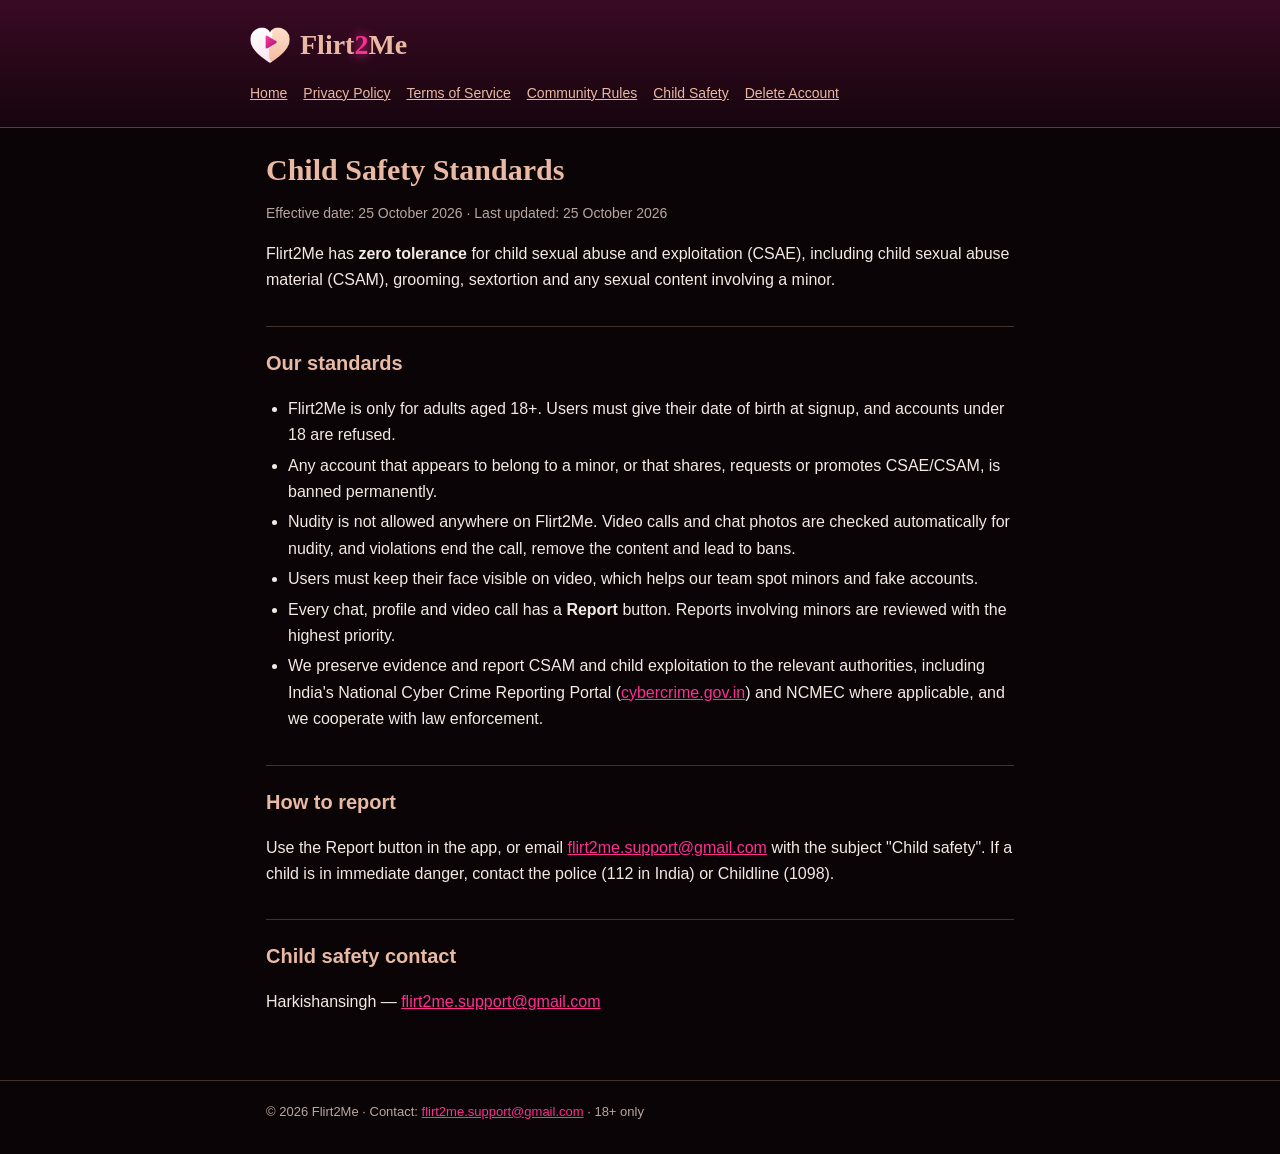
==== child-safety.html @ 54cb6d59 "New logo" ====
<!doctype html>
<html lang="en">
<head>
<meta charset="utf-8">
<meta name="viewport" content="width=device-width, initial-scale=1">
<title>Child Safety Standards – Flirt2Me</title>
<meta name="description" content="Flirt2Me standards against child sexual abuse and exploitation (CSAE).">
<meta name="theme-color" content="#0A0407">
<link rel="stylesheet" href="style.css">
<link rel="icon" type="image/png" href="favicon.png">
<link rel="apple-touch-icon" href="favicon.png">
</head>
<body>
<header><div class="wrap"><a class="logo" href="index.html"><img src="mark.png" alt="" width="40" height="37"><span>Flirt<b>2</b>Me</span></a><nav><a href="index.html">Home</a><a href="privacy.html">Privacy Policy</a><a href="terms.html">Terms of Service</a><a href="community.html">Community Rules</a><a href="child-safety.html">Child Safety</a><a href="delete-account.html">Delete Account</a></nav></div></header>
<main><div class="wrap">

<h1>Child Safety Standards</h1>
<p class="muted">Effective date: 25 October 2026 · Last updated: 25 October 2026</p>
<p>Flirt2Me has <b>zero tolerance</b> for child sexual abuse and exploitation (CSAE), including child sexual abuse material (CSAM), grooming, sextortion and any sexual content involving a minor.</p>
<h2>Our standards</h2>
<ul>
<li>Flirt2Me is only for adults aged 18+. Users must give their date of birth at signup, and accounts under 18 are refused.</li>
<li>Any account that appears to belong to a minor, or that shares, requests or promotes CSAE/CSAM, is banned permanently.</li>
<li>Nudity is not allowed anywhere on Flirt2Me. Video calls and chat photos are checked automatically for nudity, and violations end the call, remove the content and lead to bans.</li>
<li>Users must keep their face visible on video, which helps our team spot minors and fake accounts.</li>
<li>Every chat, profile and video call has a <b>Report</b> button. Reports involving minors are reviewed with the highest priority.</li>
<li>We preserve evidence and report CSAM and child exploitation to the relevant authorities, including India's National Cyber Crime Reporting Portal (<a href="https://cybercrime.gov.in">cybercrime.gov.in</a>) and NCMEC where applicable, and we cooperate with law enforcement.</li>
</ul>
<h2>How to report</h2>
<p>Use the Report button in the app, or email <a href="mailto:flirt2me.support@gmail.com">flirt2me.support@gmail.com</a> with the subject "Child safety". If a child is in immediate danger, contact the police (112 in India) or Childline (1098).</p>
<h2>Child safety contact</h2>
<p>Harkishansingh — <a href="mailto:flirt2me.support@gmail.com">flirt2me.support@gmail.com</a></p>

</div></main>
<footer><div class="wrap">© 2026 Flirt2Me · Contact: <a href="mailto:flirt2me.support@gmail.com">flirt2me.support@gmail.com</a> · 18+ only</div></footer>
</body>
</html>
---- style.css ----
:root{--bg:#0A0407;--card:#1A0A12;--pink:#FF2E93;--rose:#E9B9A3;--text:#F4E9E4;--muted:#B9A6A0;--line:rgba(233,185,163,.25)}
*{box-sizing:border-box}
html{-webkit-text-size-adjust:100%}
body{margin:0;background:var(--bg);color:var(--text);font:16px/1.65 -apple-system,BlinkMacSystemFont,"Segoe UI",Roboto,Helvetica,Arial,sans-serif}
header{background:linear-gradient(#3A0A24,#16050D);border-bottom:1px solid var(--line);padding:22px 16px}
.wrap{max-width:780px;margin:0 auto;padding:0 16px}
header .wrap{padding:0}
.logo{font-family:Georgia,"Times New Roman",serif;font-weight:700;font-size:28px;color:var(--rose);text-decoration:none}
.logo b{color:var(--pink);text-shadow:0 0 12px var(--pink)}
nav{margin-top:10px;display:flex;flex-wrap:wrap;gap:8px 16px;font-size:14px}
nav a{color:var(--rose)}
main{padding:24px 0 48px}
h1{font-family:Georgia,"Times New Roman",serif;color:var(--rose);font-size:30px;line-height:1.2;margin:0 0 4px}
h2{color:var(--rose);font-size:20px;margin:32px 0 8px;border-top:1px solid var(--line);padding-top:20px}
h3{font-size:16px;margin:18px 0 4px}
a{color:var(--pink)}
.muted{color:var(--muted);font-size:14px}
.box{background:var(--card);border:1px solid var(--line);border-radius:16px;padding:16px;margin:16px 0}
ul,ol{padding-left:22px}
li{margin:4px 0}
table{width:100%;border-collapse:collapse;font-size:14px;display:block;overflow-x:auto}
th,td{border:1px solid var(--line);padding:8px;text-align:left;vertical-align:top}
th{background:var(--card);color:var(--rose)}
.btn{display:inline-block;background:var(--pink);color:#fff;text-decoration:none;font-weight:700;padding:12px 22px;border-radius:30px;margin:6px 6px 0 0}
.cards{display:grid;gap:12px;grid-template-columns:repeat(auto-fit,minmax(220px,1fr));margin-top:20px}
.cards a{display:block;background:var(--card);border:1px solid var(--line);border-radius:16px;padding:16px;text-decoration:none;color:var(--text)}
.cards a strong{color:var(--rose);display:block;margin-bottom:4px}
footer{border-top:1px solid var(--line);padding:20px 0 32px;color:var(--muted);font-size:13px}
.logo{display:inline-flex;align-items:center;gap:10px}
.logo img{width:40px;height:auto}
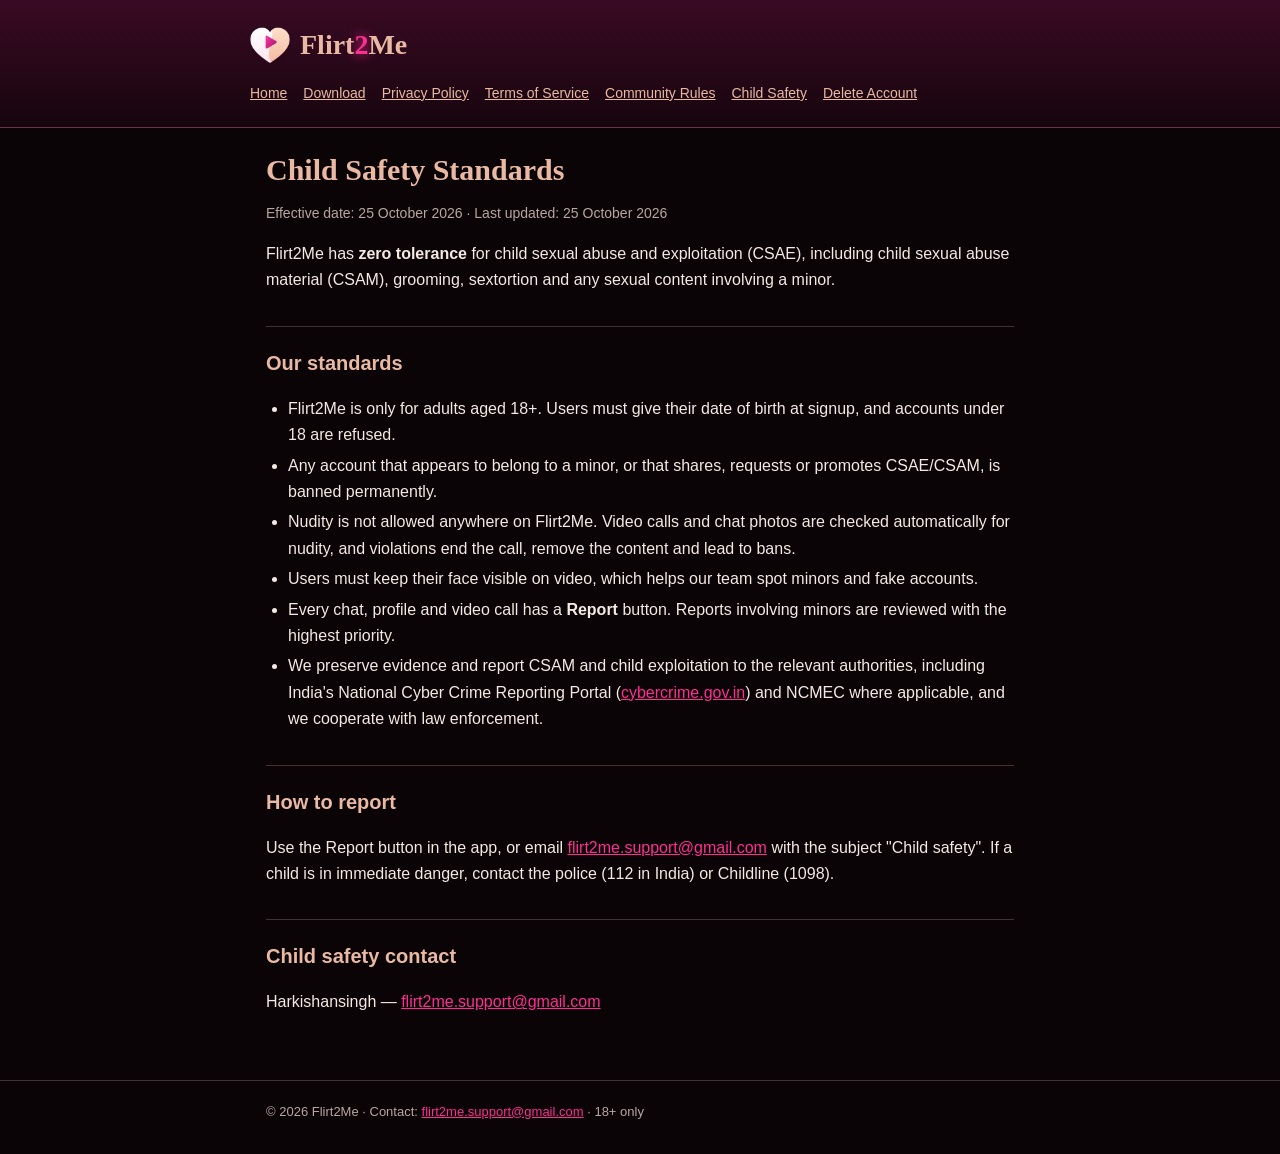
==== commit 728e6063: "Download page" ====
--- a/child-safety.html
+++ b/child-safety.html
@@ -11,7 +11,7 @@
 <link rel="apple-touch-icon" href="favicon.png">
 </head>
 <body>
-<header><div class="wrap"><a class="logo" href="index.html"><img src="mark.png" alt="" width="40" height="37"><span>Flirt<b>2</b>Me</span></a><nav><a href="index.html">Home</a><a href="privacy.html">Privacy Policy</a><a href="terms.html">Terms of Service</a><a href="community.html">Community Rules</a><a href="child-safety.html">Child Safety</a><a href="delete-account.html">Delete Account</a></nav></div></header>
+<header><div class="wrap"><a class="logo" href="index.html"><img src="mark.png" alt="" width="40" height="37"><span>Flirt<b>2</b>Me</span></a><nav><a href="index.html">Home</a><a href="download.html">Download</a><a href="privacy.html">Privacy Policy</a><a href="terms.html">Terms of Service</a><a href="community.html">Community Rules</a><a href="child-safety.html">Child Safety</a><a href="delete-account.html">Delete Account</a></nav></div></header>
 <main><div class="wrap">
 
 <h1>Child Safety Standards</h1>
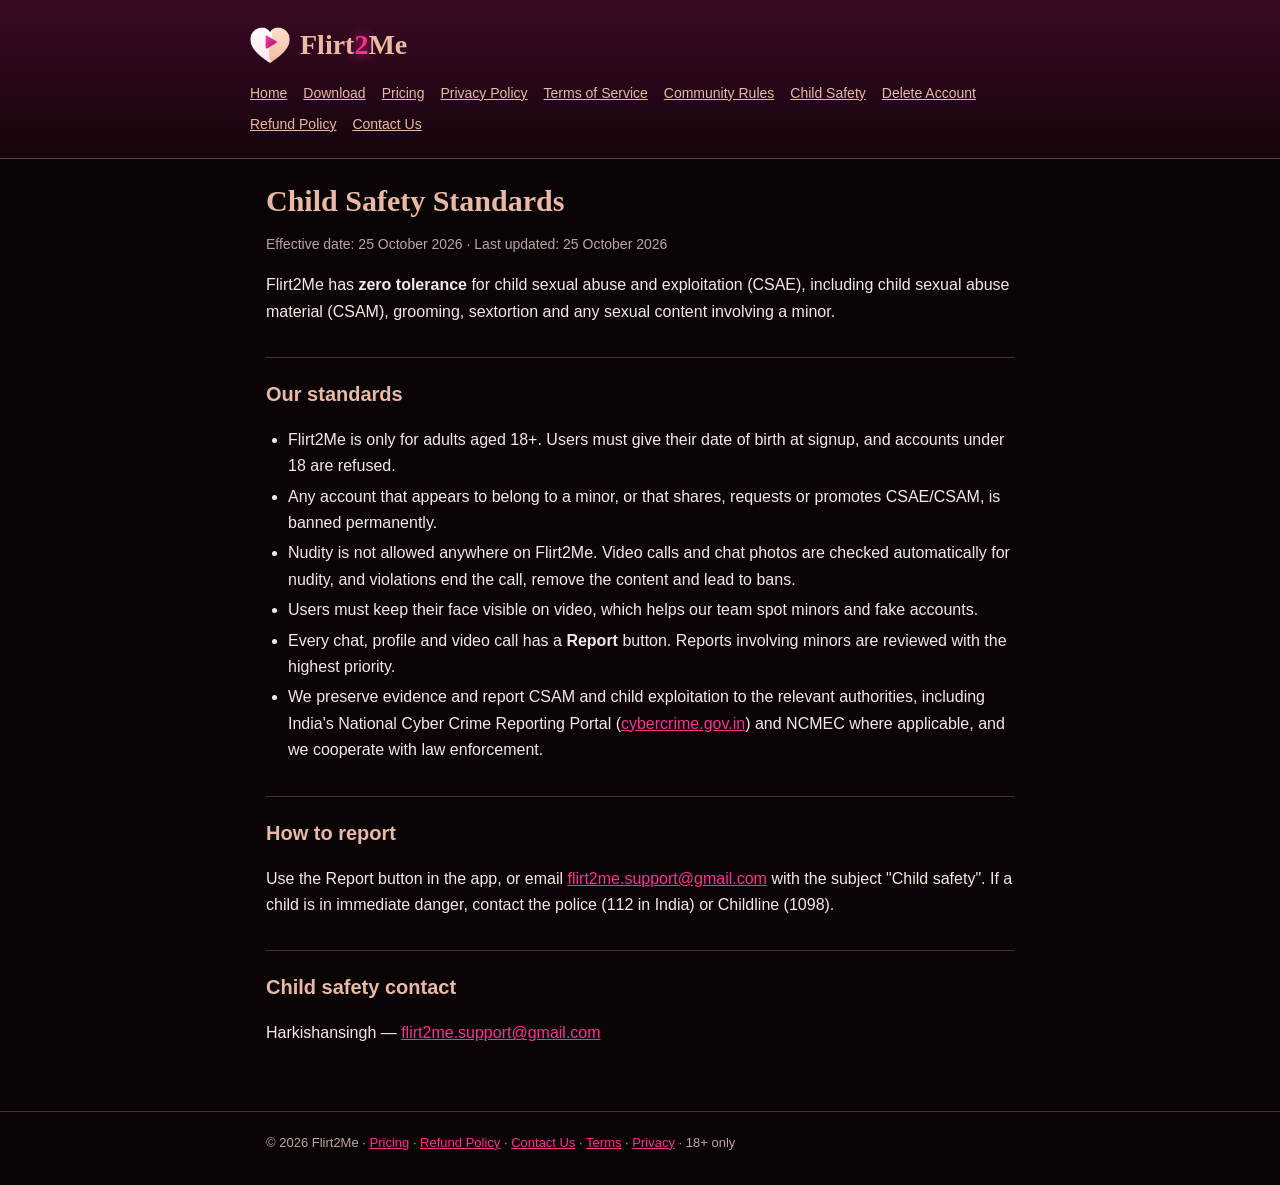
==== commit 2ad433b6: "Pricing, refund and contact pages" ====
--- a/child-safety.html
+++ b/child-safety.html
@@ -11,7 +11,7 @@
 <link rel="apple-touch-icon" href="favicon.png">
 </head>
 <body>
-<header><div class="wrap"><a class="logo" href="index.html"><img src="mark.png" alt="" width="40" height="37"><span>Flirt<b>2</b>Me</span></a><nav><a href="index.html">Home</a><a href="download.html">Download</a><a href="privacy.html">Privacy Policy</a><a href="terms.html">Terms of Service</a><a href="community.html">Community Rules</a><a href="child-safety.html">Child Safety</a><a href="delete-account.html">Delete Account</a></nav></div></header>
+<header><div class="wrap"><a class="logo" href="index.html"><img src="mark.png" alt="" width="40" height="37"><span>Flirt<b>2</b>Me</span></a><nav><a href="index.html">Home</a><a href="download.html">Download</a><a href="pricing.html">Pricing</a><a href="privacy.html">Privacy Policy</a><a href="terms.html">Terms of Service</a><a href="community.html">Community Rules</a><a href="child-safety.html">Child Safety</a><a href="delete-account.html">Delete Account</a><a href="refund.html">Refund Policy</a><a href="contact.html">Contact Us</a></nav></div></header>
 <main><div class="wrap">
 
 <h1>Child Safety Standards</h1>
@@ -32,6 +32,6 @@
 <p>Harkishansingh — <a href="mailto:flirt2me.support@gmail.com">flirt2me.support@gmail.com</a></p>
 
 </div></main>
-<footer><div class="wrap">© 2026 Flirt2Me · Contact: <a href="mailto:flirt2me.support@gmail.com">flirt2me.support@gmail.com</a> · 18+ only</div></footer>
+<footer><div class="wrap">© 2026 Flirt2Me · <a href="pricing.html">Pricing</a> · <a href="refund.html">Refund Policy</a> · <a href="contact.html">Contact Us</a> · <a href="terms.html">Terms</a> · <a href="privacy.html">Privacy</a> · 18+ only</div></footer>
 </body>
 </html>
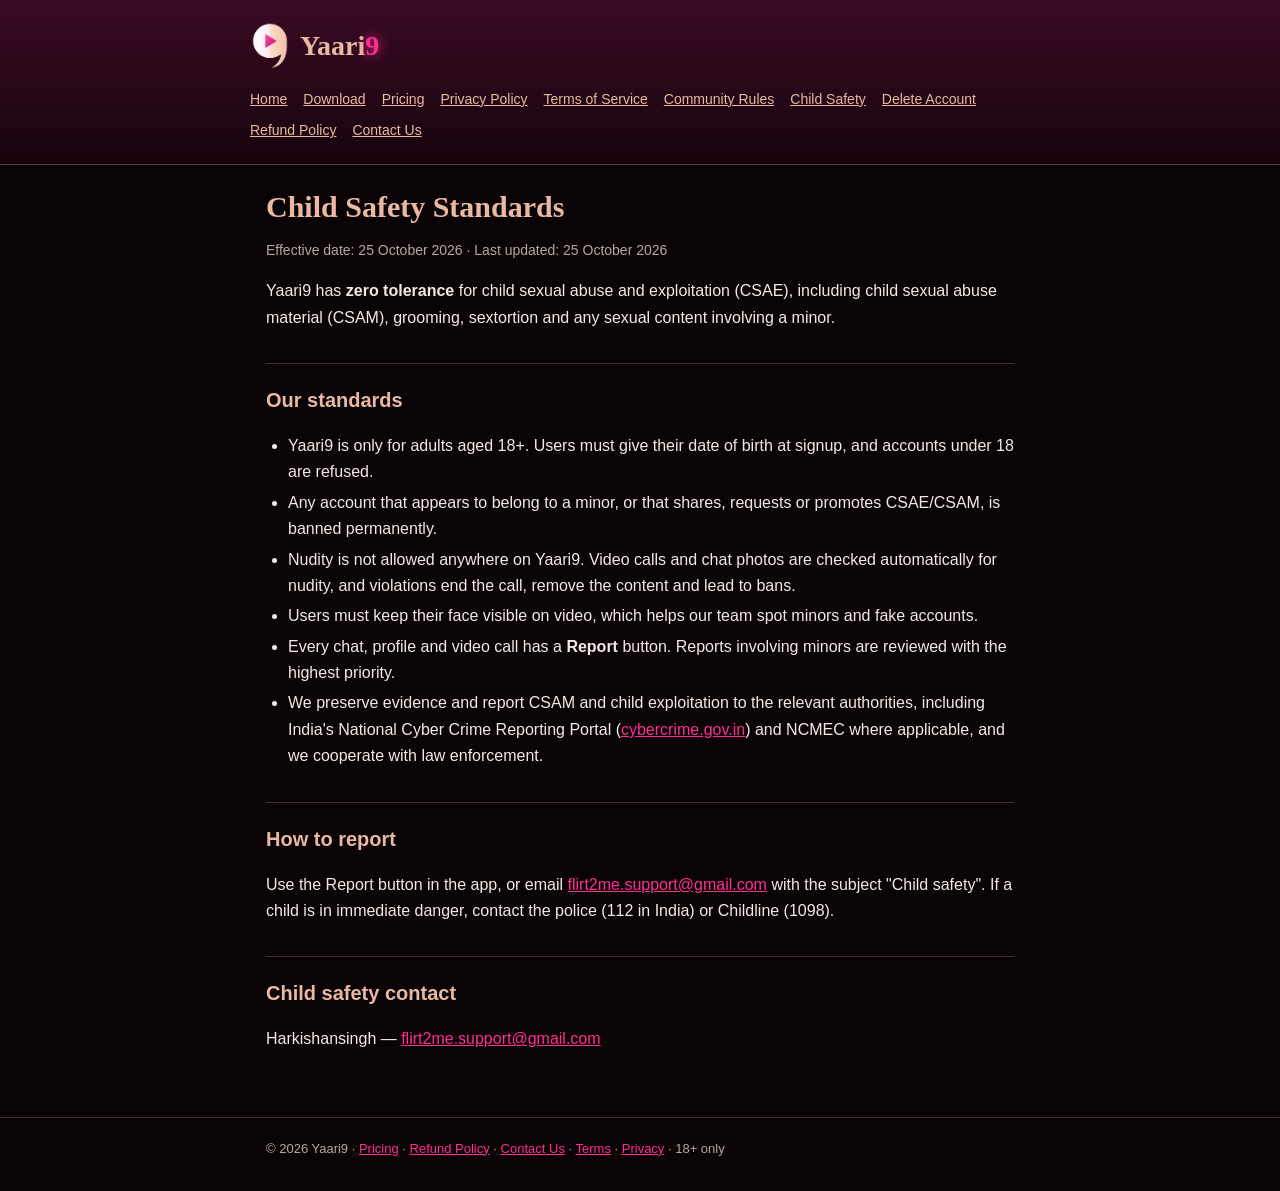
==== commit c80a07f2: "Rebrand to Yaari9" ====
--- a/child-safety.html
+++ b/child-safety.html
@@ -3,25 +3,25 @@
 <head>
 <meta charset="utf-8">
 <meta name="viewport" content="width=device-width, initial-scale=1">
-<title>Child Safety Standards – Flirt2Me</title>
-<meta name="description" content="Flirt2Me standards against child sexual abuse and exploitation (CSAE).">
+<title>Child Safety Standards – Yaari9</title>
+<meta name="description" content="Yaari9 standards against child sexual abuse and exploitation (CSAE).">
 <meta name="theme-color" content="#0A0407">
 <link rel="stylesheet" href="style.css">
 <link rel="icon" type="image/png" href="favicon.png">
 <link rel="apple-touch-icon" href="favicon.png">
 </head>
 <body>
-<header><div class="wrap"><a class="logo" href="index.html"><img src="mark.png" alt="" width="40" height="37"><span>Flirt<b>2</b>Me</span></a><nav><a href="index.html">Home</a><a href="download.html">Download</a><a href="pricing.html">Pricing</a><a href="privacy.html">Privacy Policy</a><a href="terms.html">Terms of Service</a><a href="community.html">Community Rules</a><a href="child-safety.html">Child Safety</a><a href="delete-account.html">Delete Account</a><a href="refund.html">Refund Policy</a><a href="contact.html">Contact Us</a></nav></div></header>
+<header><div class="wrap"><a class="logo" href="index.html"><img src="mark.png" alt="" width="34" height="40"><span>Yaari<b>9</b></span></a><nav><a href="index.html">Home</a><a href="download.html">Download</a><a href="pricing.html">Pricing</a><a href="privacy.html">Privacy Policy</a><a href="terms.html">Terms of Service</a><a href="community.html">Community Rules</a><a href="child-safety.html">Child Safety</a><a href="delete-account.html">Delete Account</a><a href="refund.html">Refund Policy</a><a href="contact.html">Contact Us</a></nav></div></header>
 <main><div class="wrap">
 
 <h1>Child Safety Standards</h1>
 <p class="muted">Effective date: 25 October 2026 · Last updated: 25 October 2026</p>
-<p>Flirt2Me has <b>zero tolerance</b> for child sexual abuse and exploitation (CSAE), including child sexual abuse material (CSAM), grooming, sextortion and any sexual content involving a minor.</p>
+<p>Yaari9 has <b>zero tolerance</b> for child sexual abuse and exploitation (CSAE), including child sexual abuse material (CSAM), grooming, sextortion and any sexual content involving a minor.</p>
 <h2>Our standards</h2>
 <ul>
-<li>Flirt2Me is only for adults aged 18+. Users must give their date of birth at signup, and accounts under 18 are refused.</li>
+<li>Yaari9 is only for adults aged 18+. Users must give their date of birth at signup, and accounts under 18 are refused.</li>
 <li>Any account that appears to belong to a minor, or that shares, requests or promotes CSAE/CSAM, is banned permanently.</li>
-<li>Nudity is not allowed anywhere on Flirt2Me. Video calls and chat photos are checked automatically for nudity, and violations end the call, remove the content and lead to bans.</li>
+<li>Nudity is not allowed anywhere on Yaari9. Video calls and chat photos are checked automatically for nudity, and violations end the call, remove the content and lead to bans.</li>
 <li>Users must keep their face visible on video, which helps our team spot minors and fake accounts.</li>
 <li>Every chat, profile and video call has a <b>Report</b> button. Reports involving minors are reviewed with the highest priority.</li>
 <li>We preserve evidence and report CSAM and child exploitation to the relevant authorities, including India's National Cyber Crime Reporting Portal (<a href="https://cybercrime.gov.in">cybercrime.gov.in</a>) and NCMEC where applicable, and we cooperate with law enforcement.</li>
@@ -32,6 +32,6 @@
 <p>Harkishansingh — <a href="mailto:flirt2me.support@gmail.com">flirt2me.support@gmail.com</a></p>
 
 </div></main>
-<footer><div class="wrap">© 2026 Flirt2Me · <a href="pricing.html">Pricing</a> · <a href="refund.html">Refund Policy</a> · <a href="contact.html">Contact Us</a> · <a href="terms.html">Terms</a> · <a href="privacy.html">Privacy</a> · 18+ only</div></footer>
+<footer><div class="wrap">© 2026 Yaari9 · <a href="pricing.html">Pricing</a> · <a href="refund.html">Refund Policy</a> · <a href="contact.html">Contact Us</a> · <a href="terms.html">Terms</a> · <a href="privacy.html">Privacy</a> · 18+ only</div></footer>
 </body>
 </html>
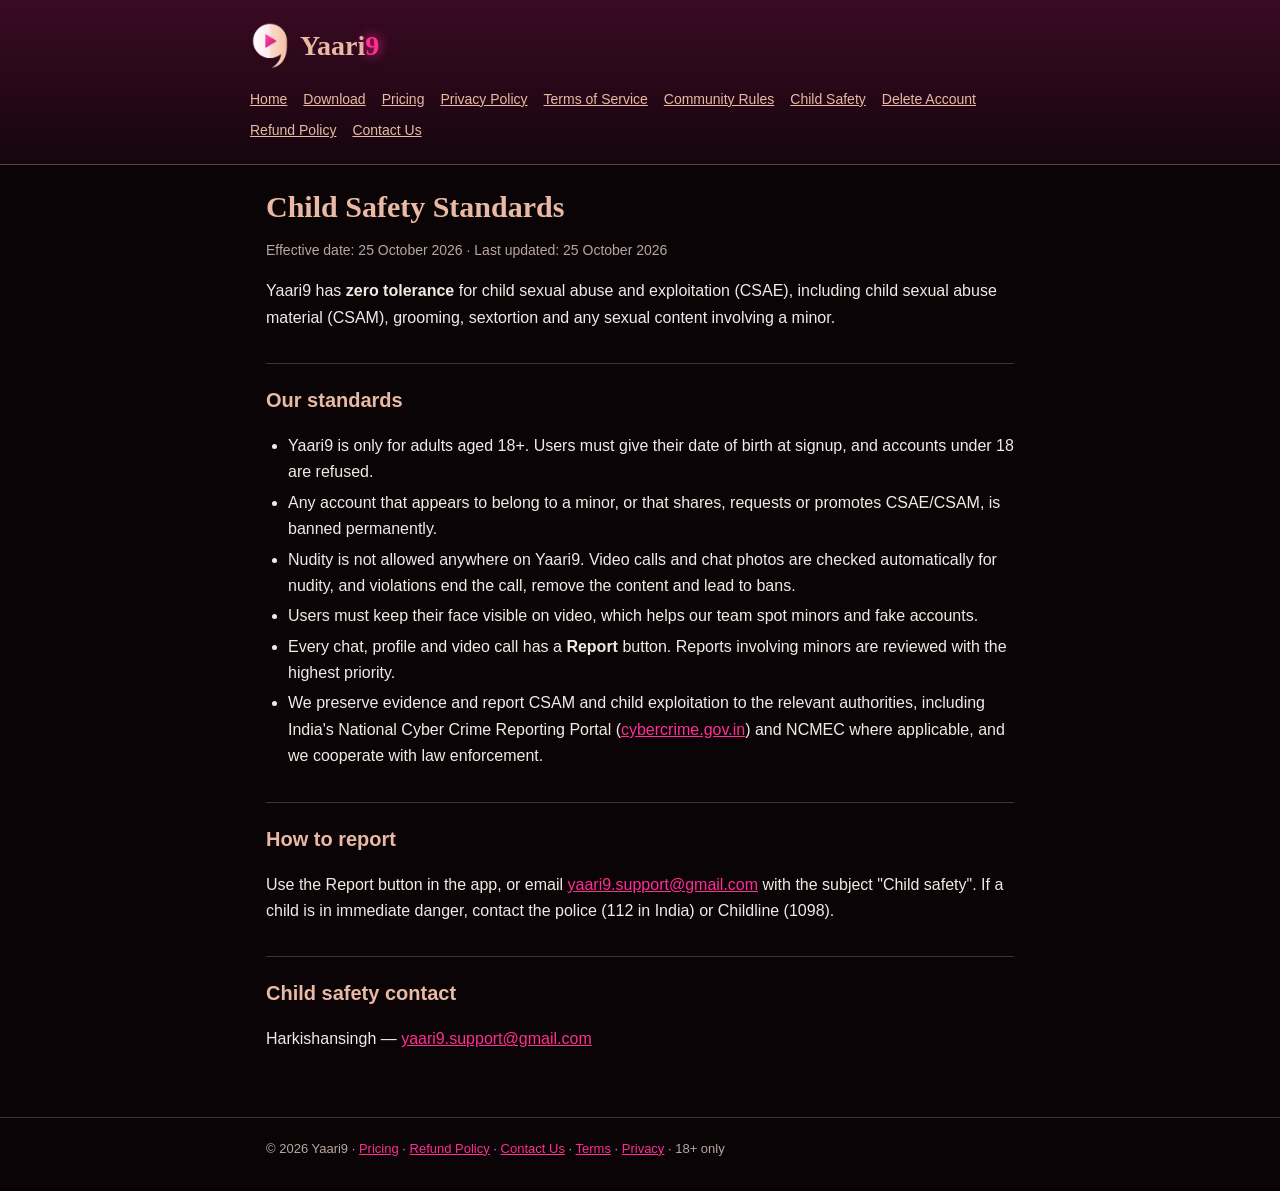
==== commit 64e01850: "Yaari9 links and email" ====
--- a/child-safety.html
+++ b/child-safety.html
@@ -27,9 +27,9 @@
 <li>We preserve evidence and report CSAM and child exploitation to the relevant authorities, including India's National Cyber Crime Reporting Portal (<a href="https://cybercrime.gov.in">cybercrime.gov.in</a>) and NCMEC where applicable, and we cooperate with law enforcement.</li>
 </ul>
 <h2>How to report</h2>
-<p>Use the Report button in the app, or email <a href="mailto:flirt2me.support@gmail.com">flirt2me.support@gmail.com</a> with the subject "Child safety". If a child is in immediate danger, contact the police (112 in India) or Childline (1098).</p>
+<p>Use the Report button in the app, or email <a href="mailto:yaari9.support@gmail.com">yaari9.support@gmail.com</a> with the subject "Child safety". If a child is in immediate danger, contact the police (112 in India) or Childline (1098).</p>
 <h2>Child safety contact</h2>
-<p>Harkishansingh — <a href="mailto:flirt2me.support@gmail.com">flirt2me.support@gmail.com</a></p>
+<p>Harkishansingh — <a href="mailto:yaari9.support@gmail.com">yaari9.support@gmail.com</a></p>
 
 </div></main>
 <footer><div class="wrap">© 2026 Yaari9 · <a href="pricing.html">Pricing</a> · <a href="refund.html">Refund Policy</a> · <a href="contact.html">Contact Us</a> · <a href="terms.html">Terms</a> · <a href="privacy.html">Privacy</a> · 18+ only</div></footer>
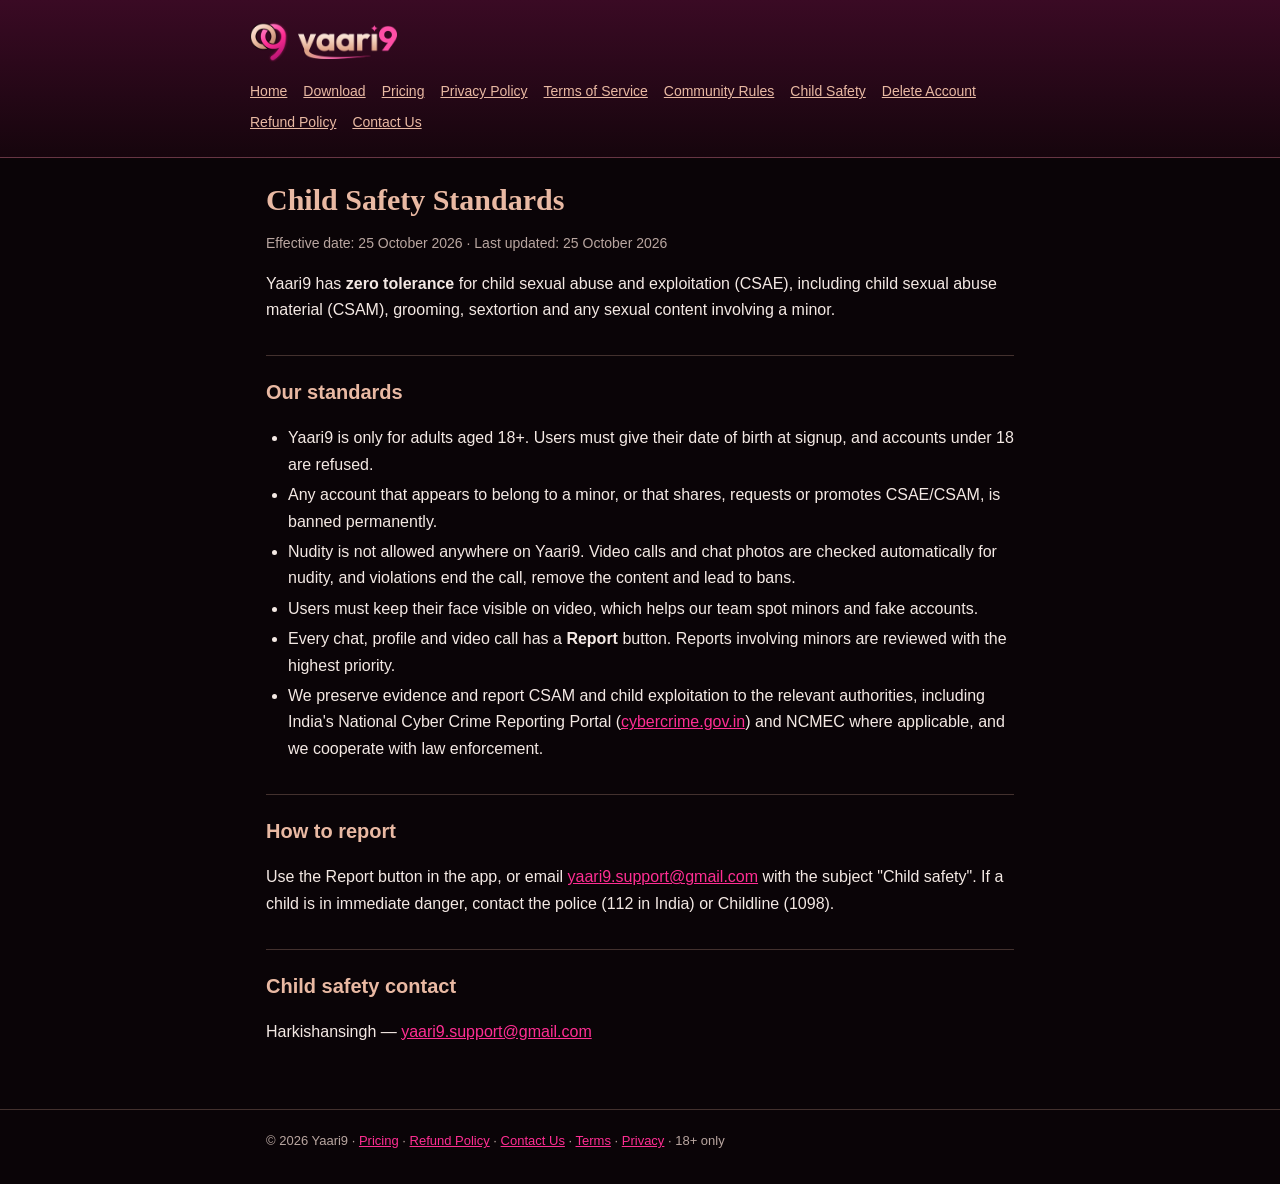
==== commit c249d09d: "New Yaari9 logo" ====
--- a/child-safety.html
+++ b/child-safety.html
@@ -11,7 +11,7 @@
 <link rel="apple-touch-icon" href="favicon.png">
 </head>
 <body>
-<header><div class="wrap"><a class="logo" href="index.html"><img src="mark.png" alt="" width="34" height="40"><span>Yaari<b>9</b></span></a><nav><a href="index.html">Home</a><a href="download.html">Download</a><a href="pricing.html">Pricing</a><a href="privacy.html">Privacy Policy</a><a href="terms.html">Terms of Service</a><a href="community.html">Community Rules</a><a href="child-safety.html">Child Safety</a><a href="delete-account.html">Delete Account</a><a href="refund.html">Refund Policy</a><a href="contact.html">Contact Us</a></nav></div></header>
+<header><div class="wrap"><a class="logo" href="index.html"><img src="mark.png" alt="" width="38" height="40" style="width:38px;height:40px"><img src="wordmark.png" alt="Yaari9" width="99" height="34" style="width:99px;height:34px"></a><nav><a href="index.html">Home</a><a href="download.html">Download</a><a href="pricing.html">Pricing</a><a href="privacy.html">Privacy Policy</a><a href="terms.html">Terms of Service</a><a href="community.html">Community Rules</a><a href="child-safety.html">Child Safety</a><a href="delete-account.html">Delete Account</a><a href="refund.html">Refund Policy</a><a href="contact.html">Contact Us</a></nav></div></header>
 <main><div class="wrap">
 
 <h1>Child Safety Standards</h1>
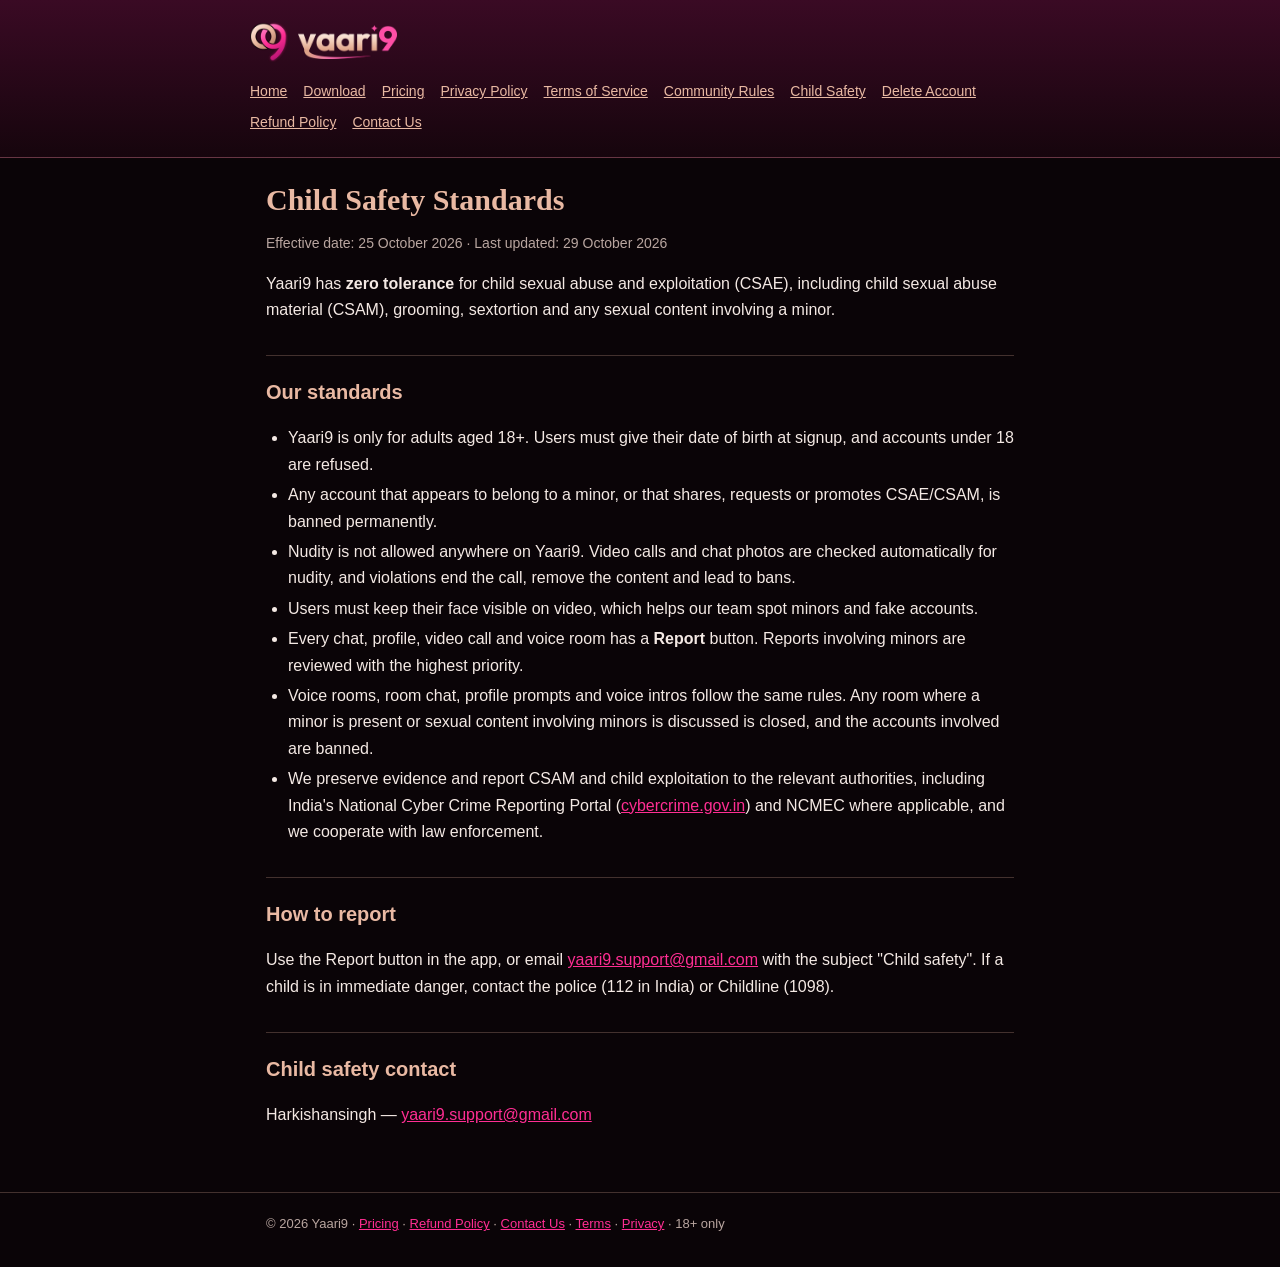
==== commit 159aea98: "Update policies for new features" ====
--- a/child-safety.html
+++ b/child-safety.html
@@ -7,15 +7,15 @@
 <meta name="description" content="Yaari9 standards against child sexual abuse and exploitation (CSAE).">
 <meta name="theme-color" content="#0A0407">
 <link rel="stylesheet" href="style.css">
-<link rel="icon" type="image/png" href="favicon.png">
-<link rel="apple-touch-icon" href="favicon.png">
+<link rel="icon" type="image/png" href="favicon.png?v=2">
+<link rel="apple-touch-icon" href="favicon.png?v=2">
 </head>
 <body>
-<header><div class="wrap"><a class="logo" href="index.html"><img src="mark.png" alt="" width="38" height="40" style="width:38px;height:40px"><img src="wordmark.png" alt="Yaari9" width="99" height="34" style="width:99px;height:34px"></a><nav><a href="index.html">Home</a><a href="download.html">Download</a><a href="pricing.html">Pricing</a><a href="privacy.html">Privacy Policy</a><a href="terms.html">Terms of Service</a><a href="community.html">Community Rules</a><a href="child-safety.html">Child Safety</a><a href="delete-account.html">Delete Account</a><a href="refund.html">Refund Policy</a><a href="contact.html">Contact Us</a></nav></div></header>
+<header><div class="wrap"><a class="logo" href="index.html"><img src="mark.png?v=2" alt="" width="38" height="40" style="width:38px;height:40px"><img src="wordmark.png?v=2" alt="Yaari9" width="99" height="34" style="width:99px;height:34px"></a><nav><a href="index.html">Home</a><a href="download.html">Download</a><a href="pricing.html">Pricing</a><a href="privacy.html">Privacy Policy</a><a href="terms.html">Terms of Service</a><a href="community.html">Community Rules</a><a href="child-safety.html">Child Safety</a><a href="delete-account.html">Delete Account</a><a href="refund.html">Refund Policy</a><a href="contact.html">Contact Us</a></nav></div></header>
 <main><div class="wrap">
 
 <h1>Child Safety Standards</h1>
-<p class="muted">Effective date: 25 October 2026 · Last updated: 25 October 2026</p>
+<p class="muted">Effective date: 25 October 2026 · Last updated: 29 October 2026</p>
 <p>Yaari9 has <b>zero tolerance</b> for child sexual abuse and exploitation (CSAE), including child sexual abuse material (CSAM), grooming, sextortion and any sexual content involving a minor.</p>
 <h2>Our standards</h2>
 <ul>
@@ -23,7 +23,8 @@
 <li>Any account that appears to belong to a minor, or that shares, requests or promotes CSAE/CSAM, is banned permanently.</li>
 <li>Nudity is not allowed anywhere on Yaari9. Video calls and chat photos are checked automatically for nudity, and violations end the call, remove the content and lead to bans.</li>
 <li>Users must keep their face visible on video, which helps our team spot minors and fake accounts.</li>
-<li>Every chat, profile and video call has a <b>Report</b> button. Reports involving minors are reviewed with the highest priority.</li>
+<li>Every chat, profile, video call and voice room has a <b>Report</b> button. Reports involving minors are reviewed with the highest priority.</li>
+<li>Voice rooms, room chat, profile prompts and voice intros follow the same rules. Any room where a minor is present or sexual content involving minors is discussed is closed, and the accounts involved are banned.</li>
 <li>We preserve evidence and report CSAM and child exploitation to the relevant authorities, including India's National Cyber Crime Reporting Portal (<a href="https://cybercrime.gov.in">cybercrime.gov.in</a>) and NCMEC where applicable, and we cooperate with law enforcement.</li>
 </ul>
 <h2>How to report</h2>
